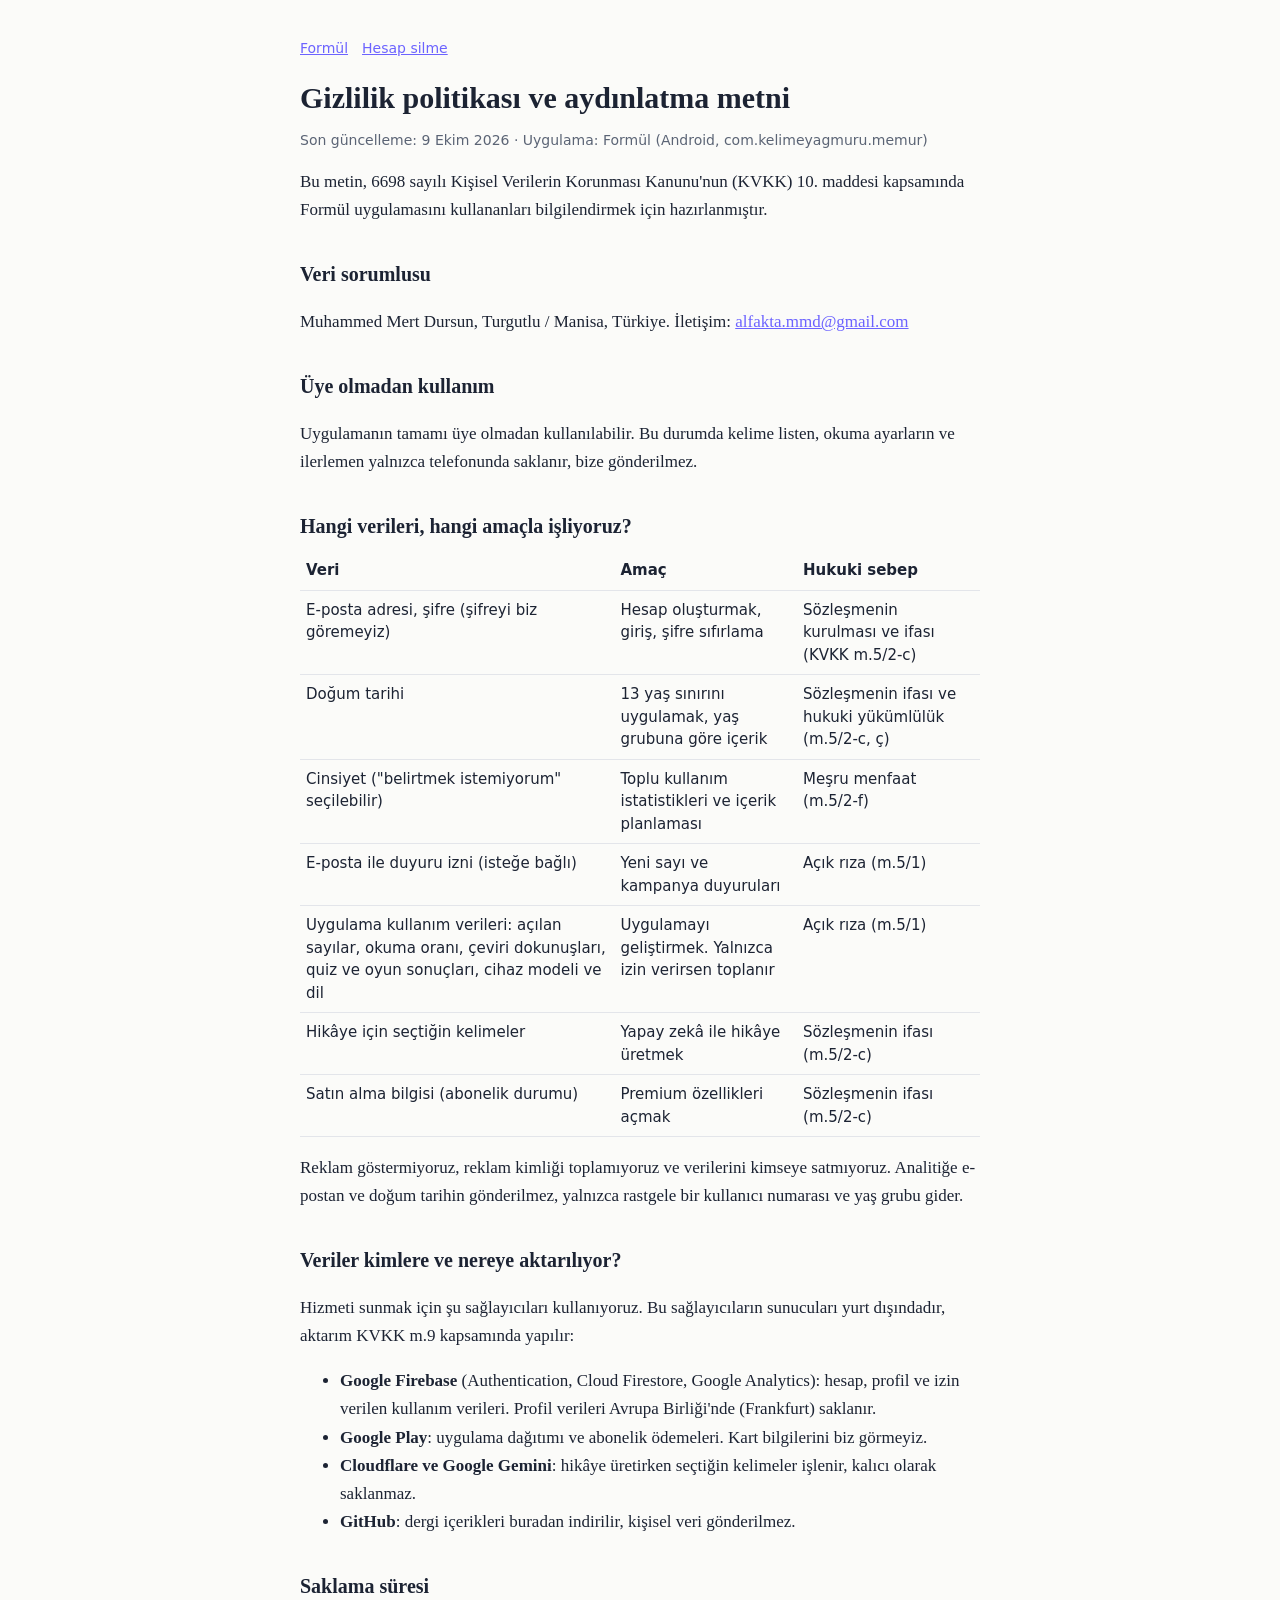
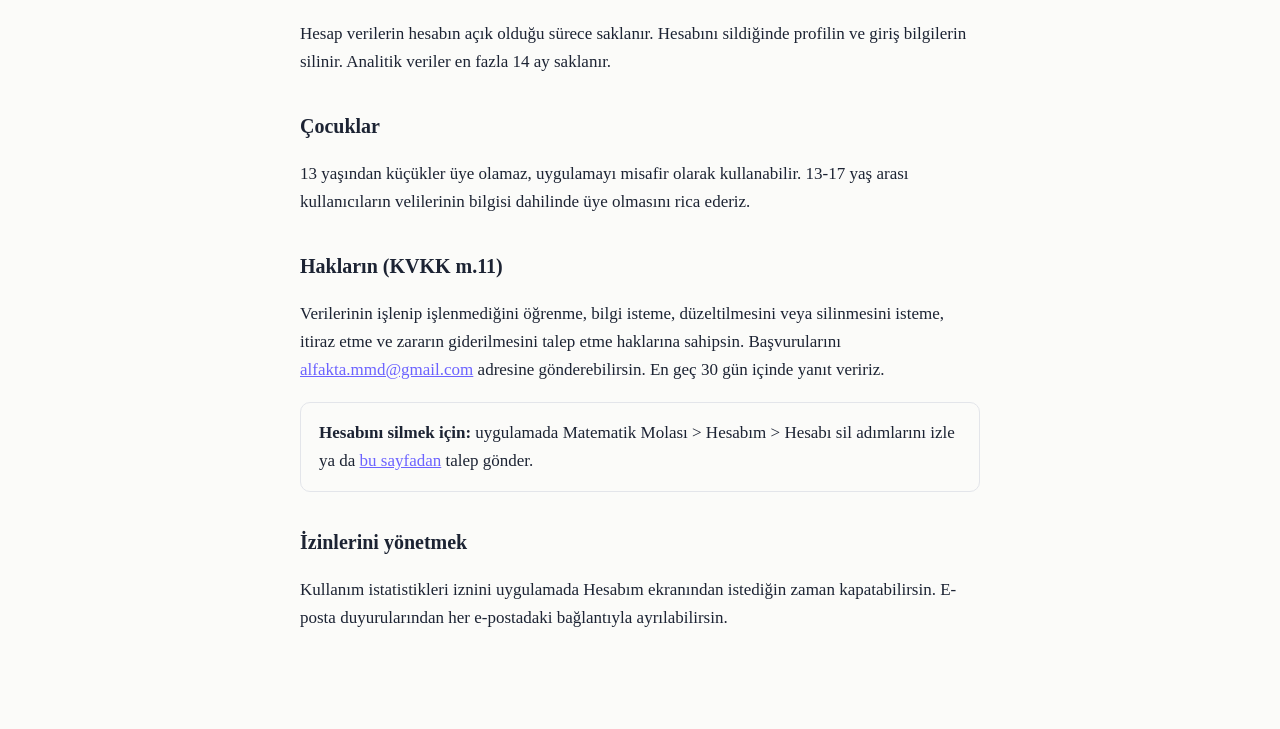
==== docs/gizlilik.html @ a42be10a "Gizlilik politikası, aydınlatma metni ve hesap silme sayfası Co-Authored-By: Claude Opus 5.5 <norepl" ====
<!doctype html><html lang="tr"><head><meta charset="utf-8"><meta name="viewport" content="width=device-width,initial-scale=1"><title>Formül Gizlilik Politikası</title><link rel="stylesheet" href="stil.css"></head>
<body><main>
<nav><a href="index.html">Formül</a><a href="hesap-silme.html">Hesap silme</a></nav>
<h1>Gizlilik politikası ve aydınlatma metni</h1>
<p class="kucuk">Son güncelleme: 9 Ekim 2026 · Uygulama: Formül (Android, com.kelimeyagmuru.memur)</p>

<p>Bu metin, 6698 sayılı Kişisel Verilerin Korunması Kanunu'nun (KVKK) 10. maddesi kapsamında Formül uygulamasını kullananları bilgilendirmek için hazırlanmıştır.</p>

<h2>Veri sorumlusu</h2>
<p>Muhammed Mert Dursun, Turgutlu / Manisa, Türkiye. İletişim: <a href="mailto:alfakta.mmd@gmail.com">alfakta.mmd@gmail.com</a></p>

<h2>Üye olmadan kullanım</h2>
<p>Uygulamanın tamamı üye olmadan kullanılabilir. Bu durumda kelime listen, okuma ayarların ve ilerlemen yalnızca telefonunda saklanır, bize gönderilmez.</p>

<h2>Hangi verileri, hangi amaçla işliyoruz?</h2>
<table>
<tr><th>Veri</th><th>Amaç</th><th>Hukuki sebep</th></tr>
<tr><td>E-posta adresi, şifre (şifreyi biz göremeyiz)</td><td>Hesap oluşturmak, giriş, şifre sıfırlama</td><td>Sözleşmenin kurulması ve ifası (KVKK m.5/2-c)</td></tr>
<tr><td>Doğum tarihi</td><td>13 yaş sınırını uygulamak, yaş grubuna göre içerik</td><td>Sözleşmenin ifası ve hukuki yükümlülük (m.5/2-c, ç)</td></tr>
<tr><td>Cinsiyet ("belirtmek istemiyorum" seçilebilir)</td><td>Toplu kullanım istatistikleri ve içerik planlaması</td><td>Meşru menfaat (m.5/2-f)</td></tr>
<tr><td>E-posta ile duyuru izni (isteğe bağlı)</td><td>Yeni sayı ve kampanya duyuruları</td><td>Açık rıza (m.5/1)</td></tr>
<tr><td>Uygulama kullanım verileri: açılan sayılar, okuma oranı, çeviri dokunuşları, quiz ve oyun sonuçları, cihaz modeli ve dil</td><td>Uygulamayı geliştirmek. Yalnızca izin verirsen toplanır</td><td>Açık rıza (m.5/1)</td></tr>
<tr><td>Hikâye için seçtiğin kelimeler</td><td>Yapay zekâ ile hikâye üretmek</td><td>Sözleşmenin ifası (m.5/2-c)</td></tr>
<tr><td>Satın alma bilgisi (abonelik durumu)</td><td>Premium özellikleri açmak</td><td>Sözleşmenin ifası (m.5/2-c)</td></tr>
</table>
<p>Reklam göstermiyoruz, reklam kimliği toplamıyoruz ve verilerini kimseye satmıyoruz. Analitiğe e-postan ve doğum tarihin gönderilmez, yalnızca rastgele bir kullanıcı numarası ve yaş grubu gider.</p>

<h2>Veriler kimlere ve nereye aktarılıyor?</h2>
<p>Hizmeti sunmak için şu sağlayıcıları kullanıyoruz. Bu sağlayıcıların sunucuları yurt dışındadır, aktarım KVKK m.9 kapsamında yapılır:</p>
<ul>
<li><b>Google Firebase</b> (Authentication, Cloud Firestore, Google Analytics): hesap, profil ve izin verilen kullanım verileri. Profil verileri Avrupa Birliği'nde (Frankfurt) saklanır.</li>
<li><b>Google Play</b>: uygulama dağıtımı ve abonelik ödemeleri. Kart bilgilerini biz görmeyiz.</li>
<li><b>Cloudflare ve Google Gemini</b>: hikâye üretirken seçtiğin kelimeler işlenir, kalıcı olarak saklanmaz.</li>
<li><b>GitHub</b>: dergi içerikleri buradan indirilir, kişisel veri gönderilmez.</li>
</ul>

<h2>Saklama süresi</h2>
<p>Hesap verilerin hesabın açık olduğu sürece saklanır. Hesabını sildiğinde profilin ve giriş bilgilerin silinir. Analitik veriler en fazla 14 ay saklanır.</p>

<h2>Çocuklar</h2>
<p>13 yaşından küçükler üye olamaz, uygulamayı misafir olarak kullanabilir. 13-17 yaş arası kullanıcıların velilerinin bilgisi dahilinde üye olmasını rica ederiz.</p>

<h2>Hakların (KVKK m.11)</h2>
<p>Verilerinin işlenip işlenmediğini öğrenme, bilgi isteme, düzeltilmesini veya silinmesini isteme, itiraz etme ve zararın giderilmesini talep etme haklarına sahipsin. Başvurularını <a href="mailto:alfakta.mmd@gmail.com">alfakta.mmd@gmail.com</a> adresine gönderebilirsin. En geç 30 gün içinde yanıt veririz.</p>
<div class="kutu"><b>Hesabını silmek için:</b> uygulamada Matematik Molası > Hesabım > Hesabı sil adımlarını izle ya da <a href="hesap-silme.html">bu sayfadan</a> talep gönder.</div>

<h2>İzinlerini yönetmek</h2>
<p>Kullanım istatistikleri iznini uygulamada Hesabım ekranından istediğin zaman kapatabilirsin. E-posta duyurularından her e-postadaki bağlantıyla ayrılabilirsin.</p>
</main></body></html>
---- docs/stil.css ----
:root{--m:#1C2333;--k:#5B6475;--c:#E3E5EA;--a:#6C63FF;--z:#FBFBF9}
@media (prefers-color-scheme:dark){:root{--m:#E8EAF0;--k:#A3AABB;--c:#2A3040;--a:#9C95FF;--z:#141821}}
*{box-sizing:border-box}body{margin:0;background:var(--z);color:var(--m);font:17px/1.65 Georgia,"Times New Roman",serif}
main{max-width:720px;margin:0 auto;padding:40px 20px 80px}
h1{font-size:30px;line-height:1.2;margin:0 0 6px}h2{font-size:20px;margin:34px 0 8px}
p,li{color:var(--m)}.kucuk{color:var(--k);font:14px/1.5 system-ui,sans-serif}
table{border-collapse:collapse;width:100%;font:15px/1.5 system-ui,sans-serif}td,th{border-bottom:1px solid var(--c);padding:8px 6px;text-align:left;vertical-align:top}
a{color:var(--a)}.kutu{border:1px solid var(--c);border-radius:10px;padding:16px 18px;margin:18px 0}
nav{font:14px system-ui,sans-serif;margin-bottom:24px}nav a{margin-right:14px}
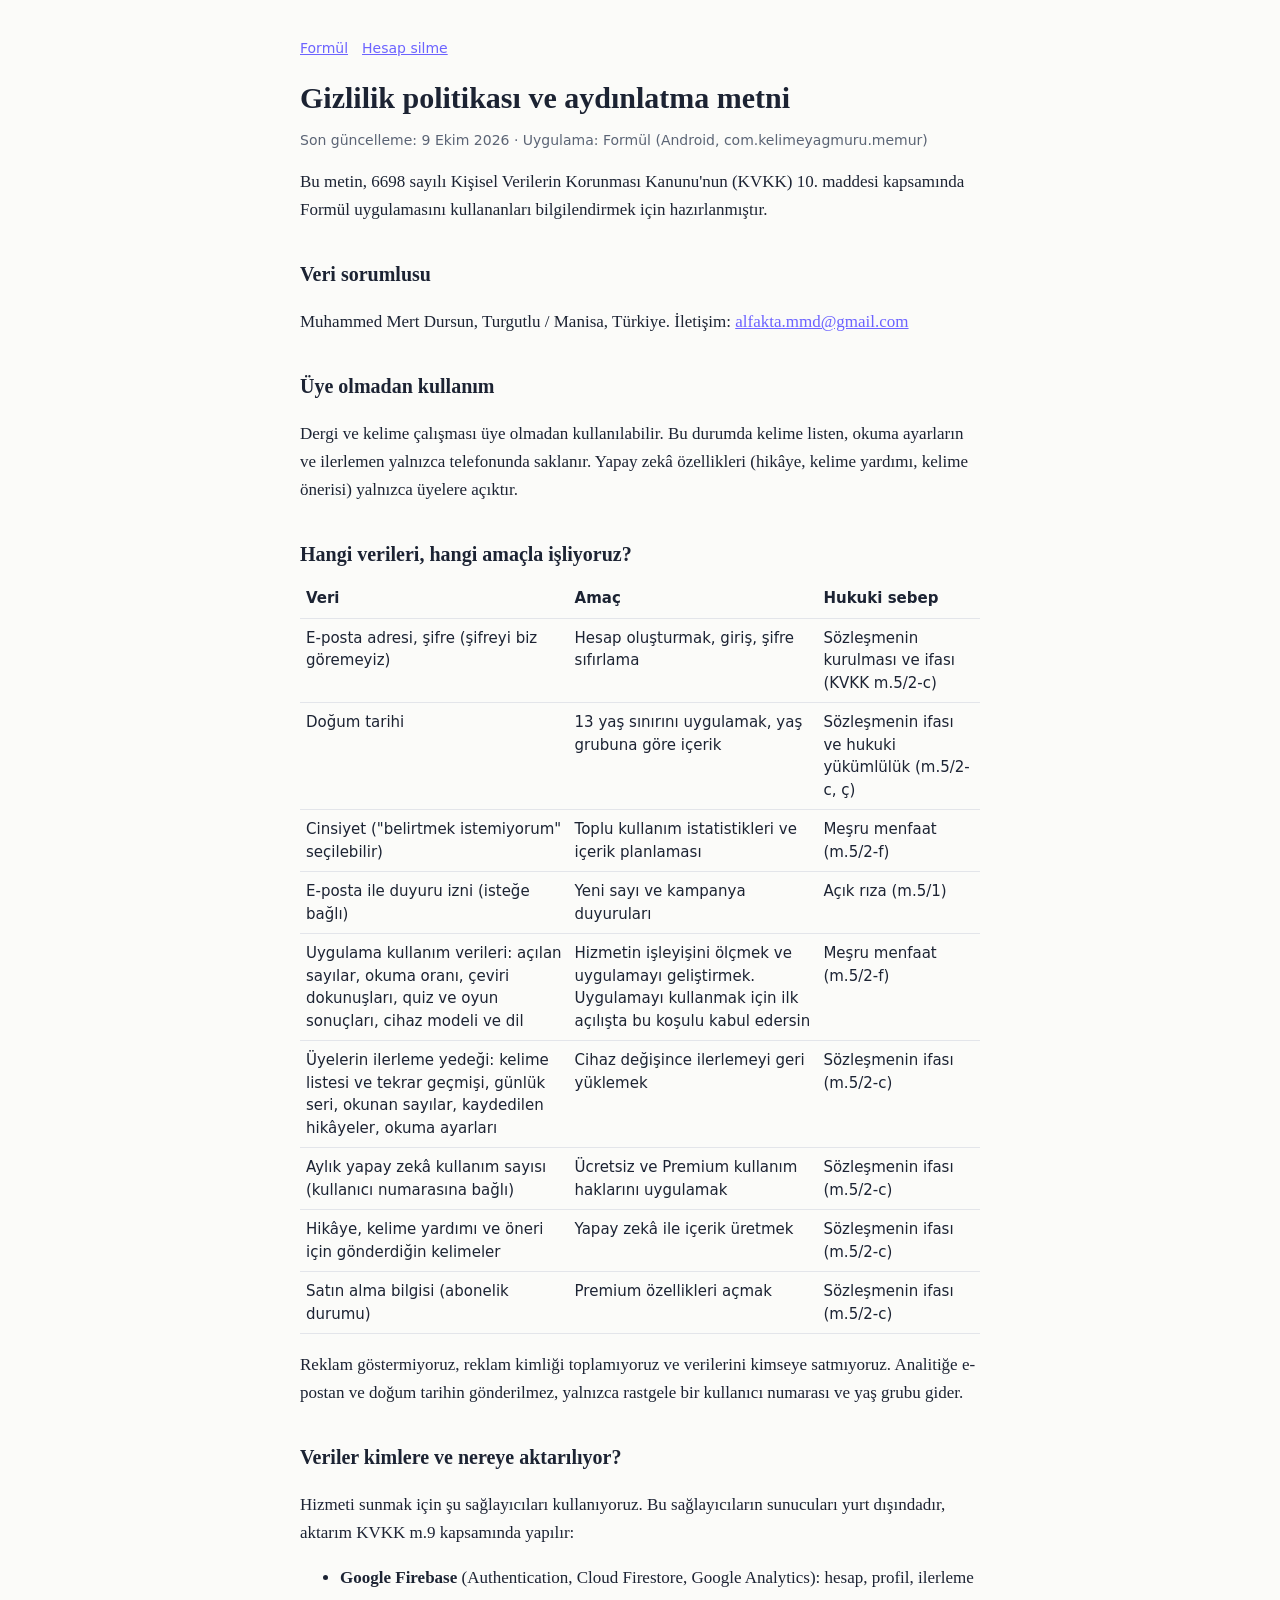
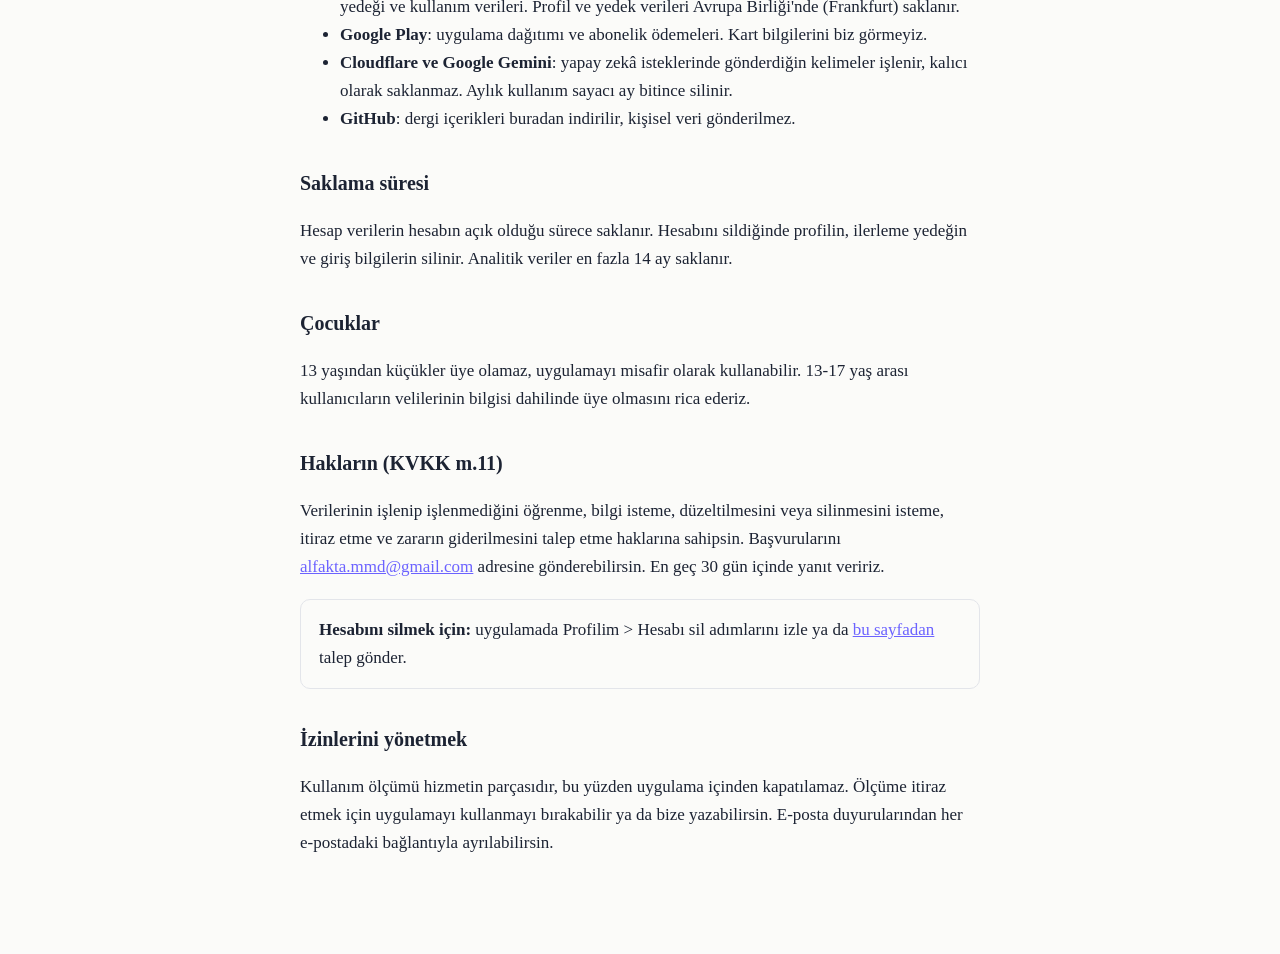
==== commit 05cc7ef5: "Gizlilik: sürüm 8 (kullanım ölçümü, bulut yedeği, AI hakları, Profilim) Co-Authored-By: Claude Opus " ====
--- a/docs/gizlilik.html
+++ b/docs/gizlilik.html
@@ -10,7 +10,7 @@
 <p>Muhammed Mert Dursun, Turgutlu / Manisa, Türkiye. İletişim: <a href="mailto:alfakta.mmd@gmail.com">alfakta.mmd@gmail.com</a></p>
 
 <h2>Üye olmadan kullanım</h2>
-<p>Uygulamanın tamamı üye olmadan kullanılabilir. Bu durumda kelime listen, okuma ayarların ve ilerlemen yalnızca telefonunda saklanır, bize gönderilmez.</p>
+<p>Dergi ve kelime çalışması üye olmadan kullanılabilir. Bu durumda kelime listen, okuma ayarların ve ilerlemen yalnızca telefonunda saklanır. Yapay zekâ özellikleri (hikâye, kelime yardımı, kelime önerisi) yalnızca üyelere açıktır.</p>
 
 <h2>Hangi verileri, hangi amaçla işliyoruz?</h2>
 <table>
@@ -19,8 +19,10 @@
 <tr><td>Doğum tarihi</td><td>13 yaş sınırını uygulamak, yaş grubuna göre içerik</td><td>Sözleşmenin ifası ve hukuki yükümlülük (m.5/2-c, ç)</td></tr>
 <tr><td>Cinsiyet ("belirtmek istemiyorum" seçilebilir)</td><td>Toplu kullanım istatistikleri ve içerik planlaması</td><td>Meşru menfaat (m.5/2-f)</td></tr>
 <tr><td>E-posta ile duyuru izni (isteğe bağlı)</td><td>Yeni sayı ve kampanya duyuruları</td><td>Açık rıza (m.5/1)</td></tr>
-<tr><td>Uygulama kullanım verileri: açılan sayılar, okuma oranı, çeviri dokunuşları, quiz ve oyun sonuçları, cihaz modeli ve dil</td><td>Uygulamayı geliştirmek. Yalnızca izin verirsen toplanır</td><td>Açık rıza (m.5/1)</td></tr>
-<tr><td>Hikâye için seçtiğin kelimeler</td><td>Yapay zekâ ile hikâye üretmek</td><td>Sözleşmenin ifası (m.5/2-c)</td></tr>
+<tr><td>Uygulama kullanım verileri: açılan sayılar, okuma oranı, çeviri dokunuşları, quiz ve oyun sonuçları, cihaz modeli ve dil</td><td>Hizmetin işleyişini ölçmek ve uygulamayı geliştirmek. Uygulamayı kullanmak için ilk açılışta bu koşulu kabul edersin</td><td>Meşru menfaat (m.5/2-f)</td></tr>
+<tr><td>Üyelerin ilerleme yedeği: kelime listesi ve tekrar geçmişi, günlük seri, okunan sayılar, kaydedilen hikâyeler, okuma ayarları</td><td>Cihaz değişince ilerlemeyi geri yüklemek</td><td>Sözleşmenin ifası (m.5/2-c)</td></tr>
+<tr><td>Aylık yapay zekâ kullanım sayısı (kullanıcı numarasına bağlı)</td><td>Ücretsiz ve Premium kullanım haklarını uygulamak</td><td>Sözleşmenin ifası (m.5/2-c)</td></tr>
+<tr><td>Hikâye, kelime yardımı ve öneri için gönderdiğin kelimeler</td><td>Yapay zekâ ile içerik üretmek</td><td>Sözleşmenin ifası (m.5/2-c)</td></tr>
 <tr><td>Satın alma bilgisi (abonelik durumu)</td><td>Premium özellikleri açmak</td><td>Sözleşmenin ifası (m.5/2-c)</td></tr>
 </table>
 <p>Reklam göstermiyoruz, reklam kimliği toplamıyoruz ve verilerini kimseye satmıyoruz. Analitiğe e-postan ve doğum tarihin gönderilmez, yalnızca rastgele bir kullanıcı numarası ve yaş grubu gider.</p>
@@ -28,22 +30,22 @@
 <h2>Veriler kimlere ve nereye aktarılıyor?</h2>
 <p>Hizmeti sunmak için şu sağlayıcıları kullanıyoruz. Bu sağlayıcıların sunucuları yurt dışındadır, aktarım KVKK m.9 kapsamında yapılır:</p>
 <ul>
-<li><b>Google Firebase</b> (Authentication, Cloud Firestore, Google Analytics): hesap, profil ve izin verilen kullanım verileri. Profil verileri Avrupa Birliği'nde (Frankfurt) saklanır.</li>
+<li><b>Google Firebase</b> (Authentication, Cloud Firestore, Google Analytics): hesap, profil, ilerleme yedeği ve kullanım verileri. Profil ve yedek verileri Avrupa Birliği'nde (Frankfurt) saklanır.</li>
 <li><b>Google Play</b>: uygulama dağıtımı ve abonelik ödemeleri. Kart bilgilerini biz görmeyiz.</li>
-<li><b>Cloudflare ve Google Gemini</b>: hikâye üretirken seçtiğin kelimeler işlenir, kalıcı olarak saklanmaz.</li>
+<li><b>Cloudflare ve Google Gemini</b>: yapay zekâ isteklerinde gönderdiğin kelimeler işlenir, kalıcı olarak saklanmaz. Aylık kullanım sayacı ay bitince silinir.</li>
 <li><b>GitHub</b>: dergi içerikleri buradan indirilir, kişisel veri gönderilmez.</li>
 </ul>
 
 <h2>Saklama süresi</h2>
-<p>Hesap verilerin hesabın açık olduğu sürece saklanır. Hesabını sildiğinde profilin ve giriş bilgilerin silinir. Analitik veriler en fazla 14 ay saklanır.</p>
+<p>Hesap verilerin hesabın açık olduğu sürece saklanır. Hesabını sildiğinde profilin, ilerleme yedeğin ve giriş bilgilerin silinir. Analitik veriler en fazla 14 ay saklanır.</p>
 
 <h2>Çocuklar</h2>
 <p>13 yaşından küçükler üye olamaz, uygulamayı misafir olarak kullanabilir. 13-17 yaş arası kullanıcıların velilerinin bilgisi dahilinde üye olmasını rica ederiz.</p>
 
 <h2>Hakların (KVKK m.11)</h2>
 <p>Verilerinin işlenip işlenmediğini öğrenme, bilgi isteme, düzeltilmesini veya silinmesini isteme, itiraz etme ve zararın giderilmesini talep etme haklarına sahipsin. Başvurularını <a href="mailto:alfakta.mmd@gmail.com">alfakta.mmd@gmail.com</a> adresine gönderebilirsin. En geç 30 gün içinde yanıt veririz.</p>
-<div class="kutu"><b>Hesabını silmek için:</b> uygulamada Matematik Molası > Hesabım > Hesabı sil adımlarını izle ya da <a href="hesap-silme.html">bu sayfadan</a> talep gönder.</div>
+<div class="kutu"><b>Hesabını silmek için:</b> uygulamada Profilim > Hesabı sil adımlarını izle ya da <a href="hesap-silme.html">bu sayfadan</a> talep gönder.</div>
 
 <h2>İzinlerini yönetmek</h2>
-<p>Kullanım istatistikleri iznini uygulamada Hesabım ekranından istediğin zaman kapatabilirsin. E-posta duyurularından her e-postadaki bağlantıyla ayrılabilirsin.</p>
+<p>Kullanım ölçümü hizmetin parçasıdır, bu yüzden uygulama içinden kapatılamaz. Ölçüme itiraz etmek için uygulamayı kullanmayı bırakabilir ya da bize yazabilirsin. E-posta duyurularından her e-postadaki bağlantıyla ayrılabilirsin.</p>
 </main></body></html>
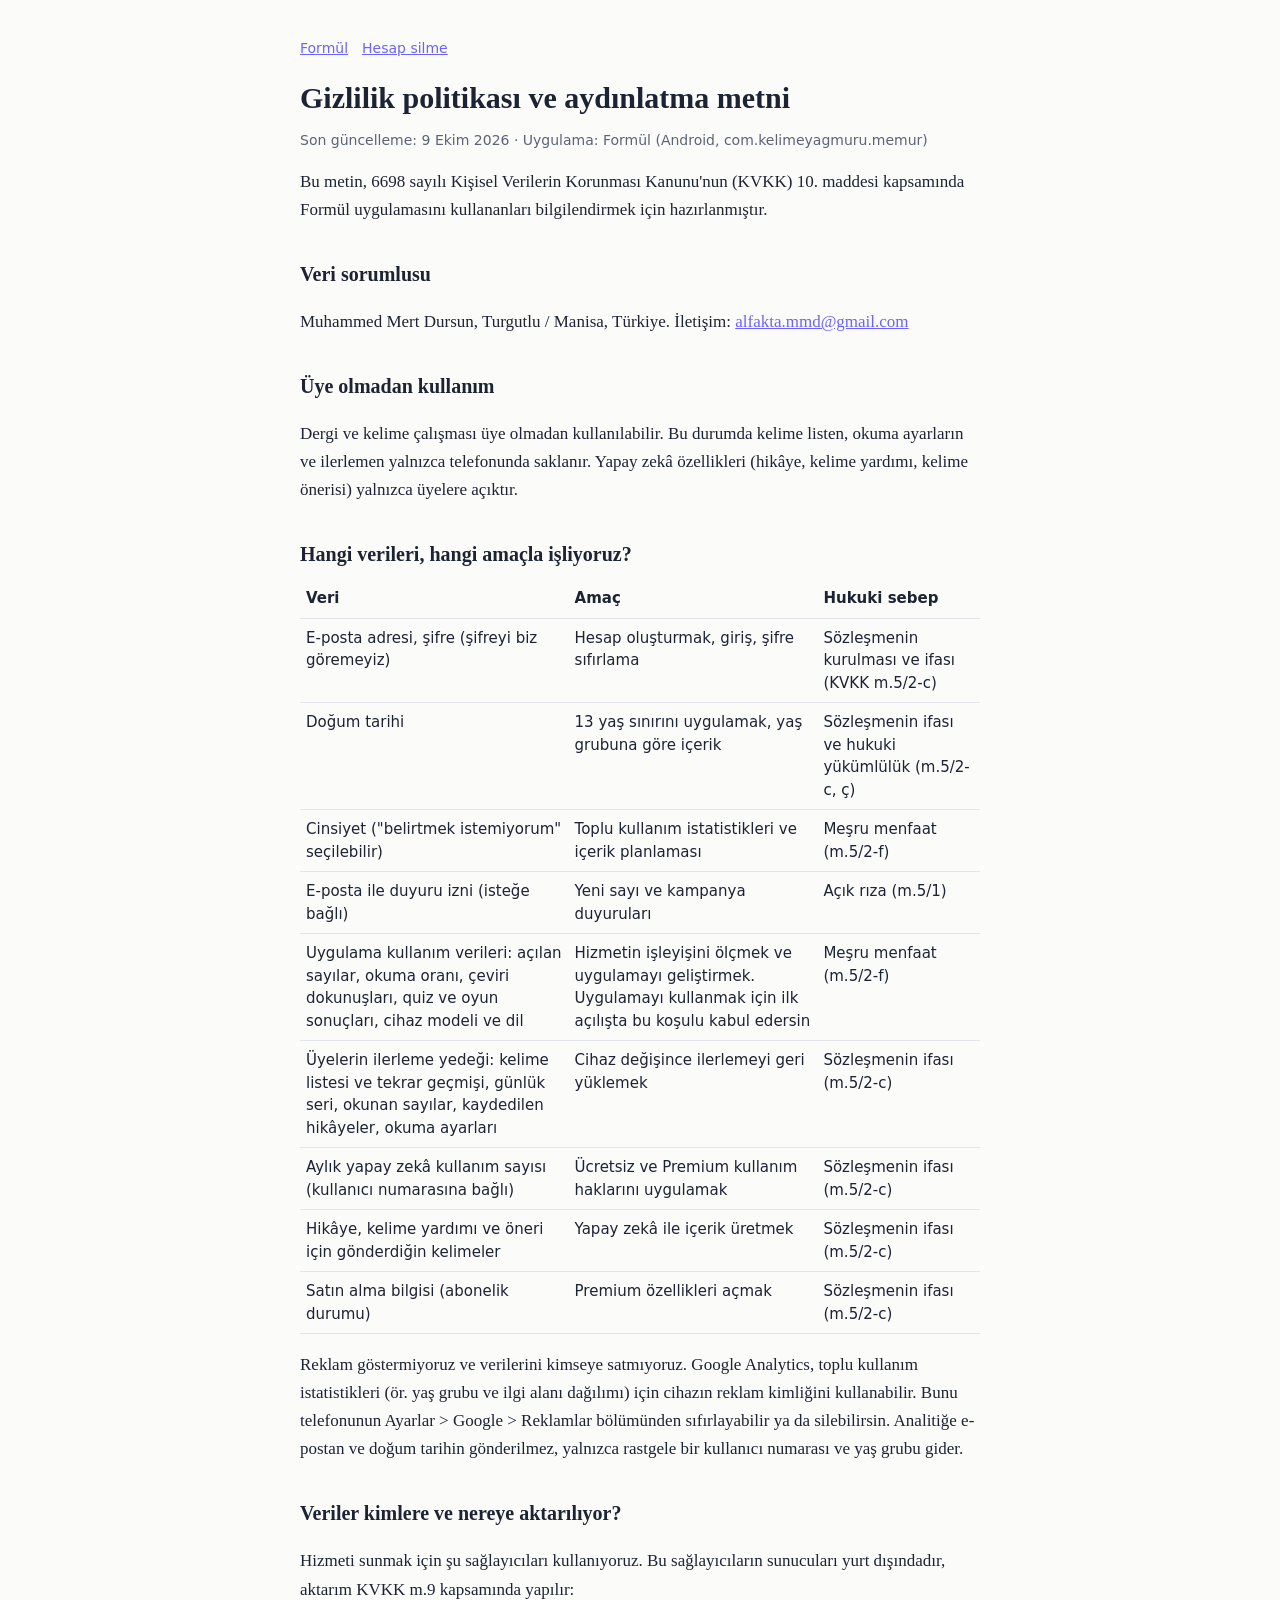
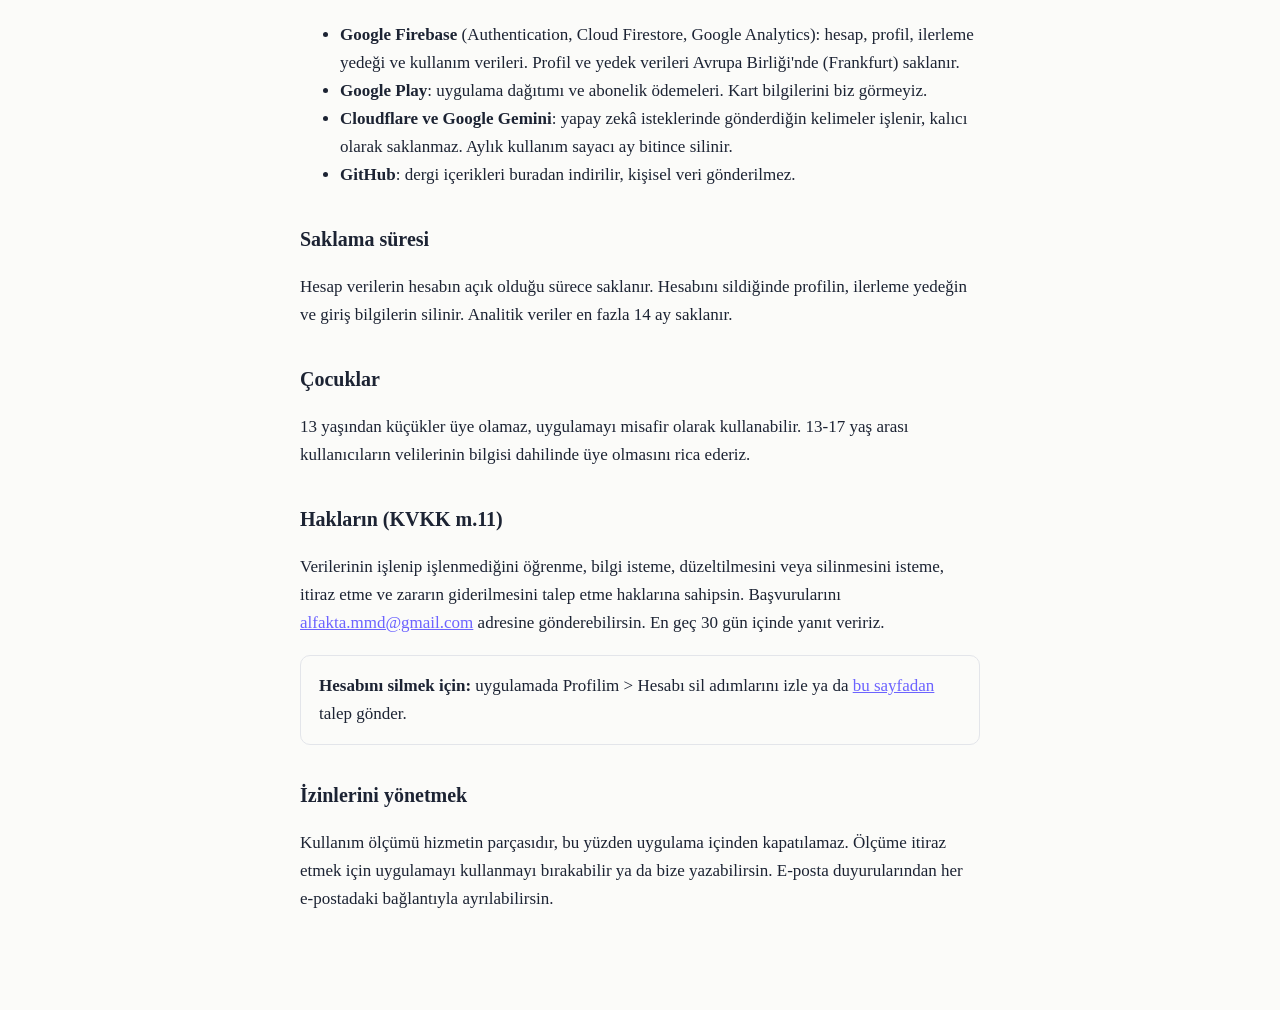
==== commit 67c34c60: "Gizlilik: reklam kimliğinin analiz amaçlı kullanımı Co-Authored-By: Claude Opus 5.5 <noreply@anthrop" ====
--- a/docs/gizlilik.html
+++ b/docs/gizlilik.html
@@ -25,7 +25,7 @@
 <tr><td>Hikâye, kelime yardımı ve öneri için gönderdiğin kelimeler</td><td>Yapay zekâ ile içerik üretmek</td><td>Sözleşmenin ifası (m.5/2-c)</td></tr>
 <tr><td>Satın alma bilgisi (abonelik durumu)</td><td>Premium özellikleri açmak</td><td>Sözleşmenin ifası (m.5/2-c)</td></tr>
 </table>
-<p>Reklam göstermiyoruz, reklam kimliği toplamıyoruz ve verilerini kimseye satmıyoruz. Analitiğe e-postan ve doğum tarihin gönderilmez, yalnızca rastgele bir kullanıcı numarası ve yaş grubu gider.</p>
+<p>Reklam göstermiyoruz ve verilerini kimseye satmıyoruz. Google Analytics, toplu kullanım istatistikleri (ör. yaş grubu ve ilgi alanı dağılımı) için cihazın reklam kimliğini kullanabilir. Bunu telefonunun Ayarlar > Google > Reklamlar bölümünden sıfırlayabilir ya da silebilirsin. Analitiğe e-postan ve doğum tarihin gönderilmez, yalnızca rastgele bir kullanıcı numarası ve yaş grubu gider.</p>
 
 <h2>Veriler kimlere ve nereye aktarılıyor?</h2>
 <p>Hizmeti sunmak için şu sağlayıcıları kullanıyoruz. Bu sağlayıcıların sunucuları yurt dışındadır, aktarım KVKK m.9 kapsamında yapılır:</p>
